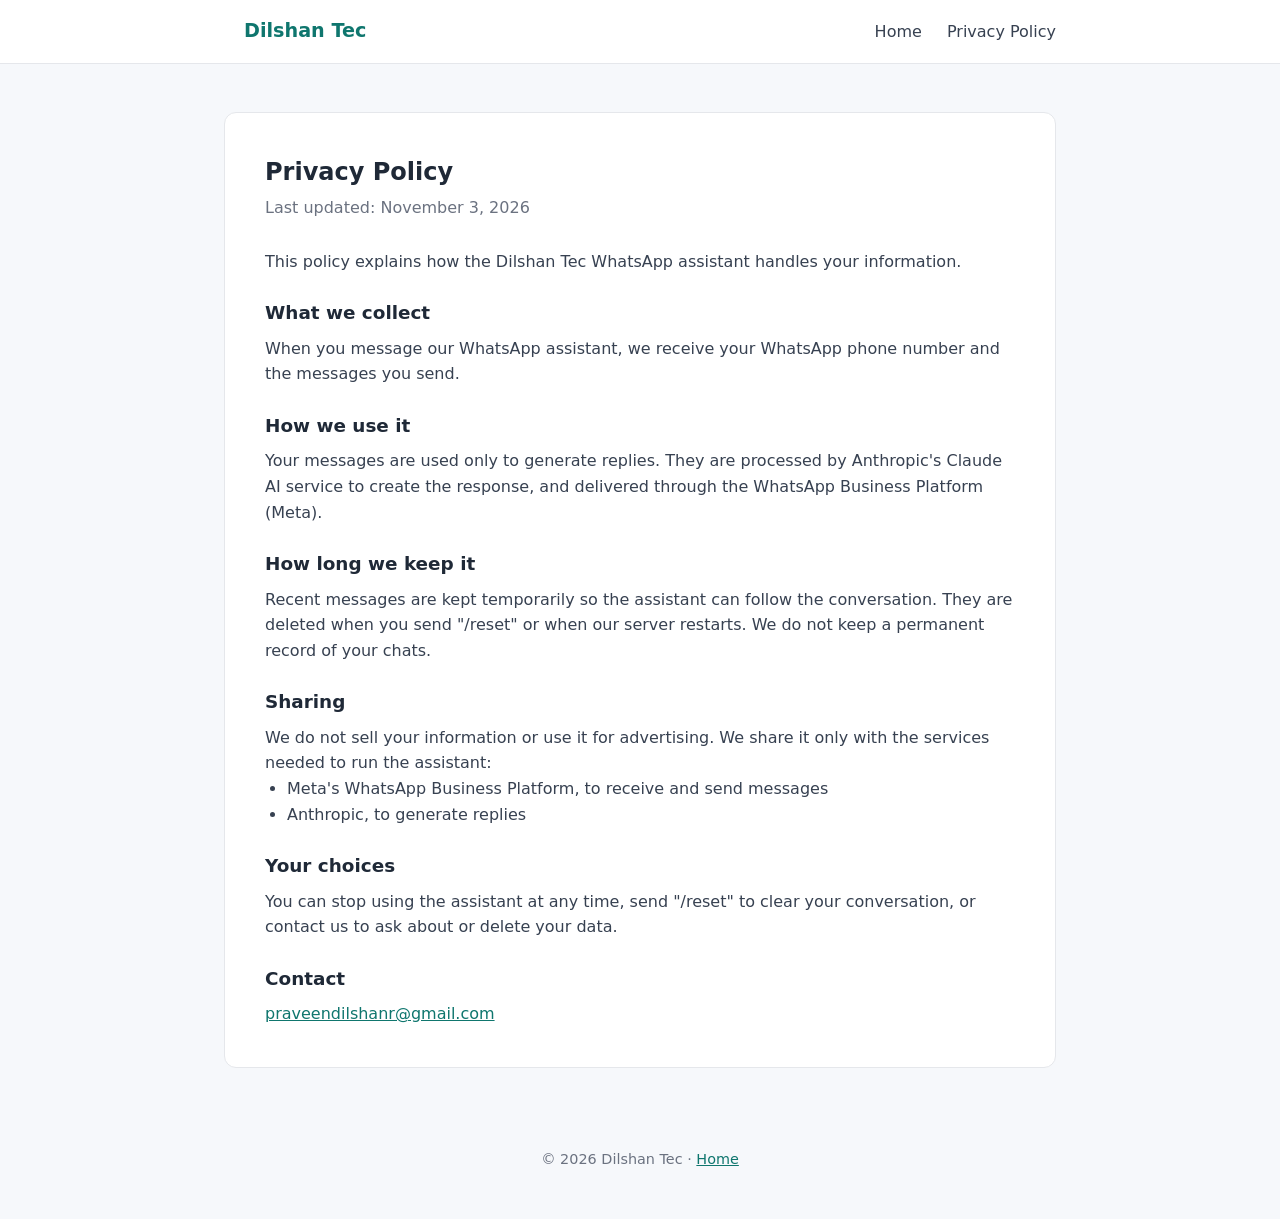
==== privacy-policy.html @ 80f5cb8c "Add files via upload" ====
<!DOCTYPE html>
<html lang="en">
<head>
  <meta charset="UTF-8">
  <meta name="viewport" content="width=device-width, initial-scale=1.0">
  <title>Privacy Policy – Dilshan Tec</title>
  <link rel="stylesheet" href="style.css">
</head>
<body>
  <header>
    <nav>
      <a class="logo" href="index.html">Dilshan Tec</a>
      <div>
        <a href="index.html">Home</a>
        <a href="privacy-policy.html">Privacy Policy</a>
      </div>
    </nav>
  </header>

  <main>
    <article class="policy">
      <h1>Privacy Policy</h1>
      <p class="updated">Last updated: November 3, 2026</p>

      <p>This policy explains how the Dilshan Tec WhatsApp assistant handles your information.</p>

      <h2>What we collect</h2>
      <p>When you message our WhatsApp assistant, we receive your WhatsApp phone number and the messages you send.</p>

      <h2>How we use it</h2>
      <p>Your messages are used only to generate replies. They are processed by Anthropic's Claude AI service to create the response, and delivered through the WhatsApp Business Platform (Meta).</p>

      <h2>How long we keep it</h2>
      <p>Recent messages are kept temporarily so the assistant can follow the conversation. They are deleted when you send "/reset" or when our server restarts. We do not keep a permanent record of your chats.</p>

      <h2>Sharing</h2>
      <p>We do not sell your information or use it for advertising. We share it only with the services needed to run the assistant:</p>
      <ul>
        <li>Meta's WhatsApp Business Platform, to receive and send messages</li>
        <li>Anthropic, to generate replies</li>
      </ul>

      <h2>Your choices</h2>
      <p>You can stop using the assistant at any time, send "/reset" to clear your conversation, or contact us to ask about or delete your data.</p>

      <h2>Contact</h2>
      <p><a href="mailto:praveendilshanr@gmail.com">praveendilshanr@gmail.com</a></p>
    </article>
  </main>

  <footer>
    <p>&copy; 2026 Dilshan Tec &middot; <a href="index.html">Home</a></p>
  </footer>
</body>
</html>
---- style.css ----
* { box-sizing: border-box; margin: 0; padding: 0; }

body {
  font-family: "Segoe UI", system-ui, -apple-system, sans-serif;
  color: #1f2937;
  background: #f6f8fb;
  line-height: 1.6;
}

header {
  background: #ffffff;
  border-bottom: 1px solid #e5e7eb;
}

nav {
  max-width: 880px;
  margin: 0 auto;
  padding: 16px 24px;
  display: flex;
  align-items: center;
  justify-content: space-between;
}

.logo { font-weight: 700; font-size: 1.2rem; color: #0f766e; text-decoration: none; }
nav a { color: #374151; text-decoration: none; margin-left: 20px; }
nav a:hover { color: #0f766e; }

main { max-width: 880px; margin: 0 auto; padding: 48px 24px; }

.hero { text-align: center; padding: 32px 0 48px; }
.hero h1 { font-size: 2.4rem; margin-bottom: 12px; }
.hero p { font-size: 1.15rem; color: #4b5563; max-width: 600px; margin: 0 auto; }

.cards {
  display: grid;
  grid-template-columns: repeat(auto-fit, minmax(240px, 1fr));
  gap: 20px;
}

.card {
  background: #ffffff;
  border: 1px solid #e5e7eb;
  border-radius: 12px;
  padding: 24px;
}
.card h2 { font-size: 1.1rem; margin-bottom: 8px; color: #0f766e; }

.policy {
  background: #ffffff;
  border: 1px solid #e5e7eb;
  border-radius: 12px;
  padding: 40px;
}
.policy h1 { margin-bottom: 4px; }
.policy .updated { color: #6b7280; margin-bottom: 28px; }
.policy h2 { font-size: 1.15rem; margin: 24px 0 8px; }
.policy p, .policy li { color: #374151; }
.policy ul { padding-left: 22px; }

a { color: #0f766e; }

footer {
  text-align: center;
  color: #6b7280;
  font-size: 0.9rem;
  padding: 32px 24px 48px;
}
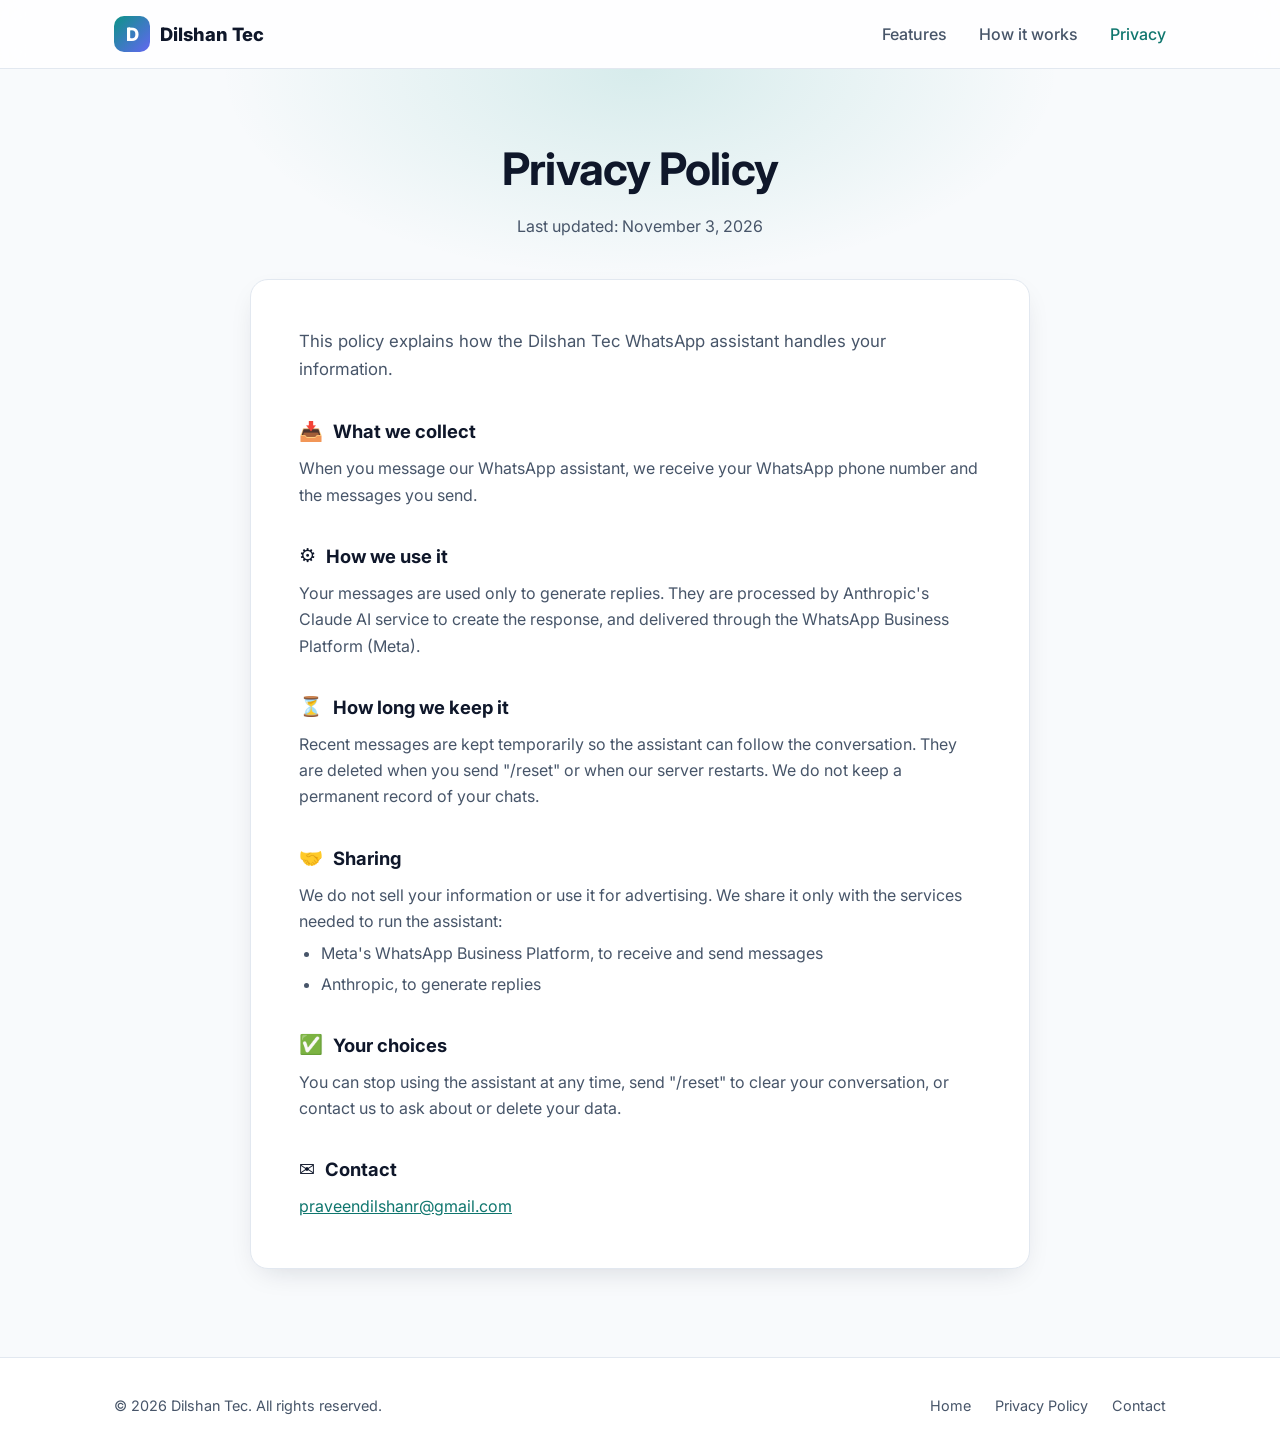
==== commit 3280eed0: "Add files via upload" ====
--- a/privacy-policy.html
+++ b/privacy-policy.html
@@ -4,52 +4,63 @@
   <meta charset="UTF-8">
   <meta name="viewport" content="width=device-width, initial-scale=1.0">
   <title>Privacy Policy – Dilshan Tec</title>
+  <meta name="description" content="How the Dilshan Tec WhatsApp assistant handles your information.">
   <link rel="stylesheet" href="style.css">
 </head>
 <body>
   <header>
-    <nav>
-      <a class="logo" href="index.html">Dilshan Tec</a>
-      <div>
-        <a href="index.html">Home</a>
-        <a href="privacy-policy.html">Privacy Policy</a>
+    <nav class="container">
+      <a class="logo" href="index.html"><span class="logo-mark">D</span> Dilshan Tec</a>
+      <div class="nav-links">
+        <a href="index.html#features">Features</a>
+        <a href="index.html#how">How it works</a>
+        <a class="active" href="privacy-policy.html">Privacy</a>
       </div>
     </nav>
   </header>
 
   <main>
+    <div class="page-hero container">
+      <h1>Privacy Policy</h1>
+      <p>Last updated: November 3, 2026</p>
+    </div>
+
     <article class="policy">
-      <h1>Privacy Policy</h1>
-      <p class="updated">Last updated: November 3, 2026</p>
-
       <p>This policy explains how the Dilshan Tec WhatsApp assistant handles your information.</p>
 
-      <h2>What we collect</h2>
+      <h2><span>📥</span> What we collect</h2>
       <p>When you message our WhatsApp assistant, we receive your WhatsApp phone number and the messages you send.</p>
 
-      <h2>How we use it</h2>
+      <h2><span>⚙️</span> How we use it</h2>
       <p>Your messages are used only to generate replies. They are processed by Anthropic's Claude AI service to create the response, and delivered through the WhatsApp Business Platform (Meta).</p>
 
-      <h2>How long we keep it</h2>
+      <h2><span>⏳</span> How long we keep it</h2>
       <p>Recent messages are kept temporarily so the assistant can follow the conversation. They are deleted when you send "/reset" or when our server restarts. We do not keep a permanent record of your chats.</p>
 
-      <h2>Sharing</h2>
+      <h2><span>🤝</span> Sharing</h2>
       <p>We do not sell your information or use it for advertising. We share it only with the services needed to run the assistant:</p>
       <ul>
         <li>Meta's WhatsApp Business Platform, to receive and send messages</li>
         <li>Anthropic, to generate replies</li>
       </ul>
 
-      <h2>Your choices</h2>
+      <h2><span>✅</span> Your choices</h2>
       <p>You can stop using the assistant at any time, send "/reset" to clear your conversation, or contact us to ask about or delete your data.</p>
 
-      <h2>Contact</h2>
+      <h2><span>✉️</span> Contact</h2>
       <p><a href="mailto:praveendilshanr@gmail.com">praveendilshanr@gmail.com</a></p>
     </article>
   </main>
 
   <footer>
-    <p>&copy; 2026 Dilshan Tec &middot; <a href="index.html">Home</a></p>
+    <div class="container footer-row">
+      <span>&copy; 2026 Dilshan Tec. All rights reserved.</span>
+      <span>
+        <a href="index.html">Home</a>
+        <a href="privacy-policy.html">Privacy Policy</a>
+        <a href="mailto:praveendilshanr@gmail.com">Contact</a>
+      </span>
+    </div>
   </footer>
 </body>
 </html>
--- a/style.css
+++ b/style.css
@@ -1,67 +1,407 @@
+@import url("https://fonts.googleapis.com/css2?family=Inter:wght@400;500;600;700;800&family=Noto+Sans+Sinhala:wght@400;600&display=swap");
+
+:root {
+  --brand: #0d9488;
+  --brand-dark: #0f766e;
+  --brand-light: #ccfbf1;
+  --accent: #6366f1;
+  --ink: #0f172a;
+  --muted: #475569;
+  --line: #e2e8f0;
+  --bg: #f8fafc;
+  --card: #ffffff;
+  --radius: 18px;
+  --shadow: 0 10px 30px -12px rgba(15, 23, 42, 0.18);
+}
+
 * { box-sizing: border-box; margin: 0; padding: 0; }
 
+html { scroll-behavior: smooth; }
+
 body {
-  font-family: "Segoe UI", system-ui, -apple-system, sans-serif;
-  color: #1f2937;
-  background: #f6f8fb;
-  line-height: 1.6;
-}
-
+  font-family: "Inter", "Noto Sans Sinhala", "Segoe UI", system-ui, sans-serif;
+  color: var(--ink);
+  background: var(--bg);
+  line-height: 1.65;
+  -webkit-font-smoothing: antialiased;
+}
+
+a { color: var(--brand-dark); }
+
+.container { max-width: 1100px; margin: 0 auto; padding: 0 24px; }
+
+/* ---------- Header ---------- */
 header {
-  background: #ffffff;
-  border-bottom: 1px solid #e5e7eb;
+  position: sticky;
+  top: 0;
+  z-index: 10;
+  background: rgba(255, 255, 255, 0.8);
+  backdrop-filter: blur(12px);
+  border-bottom: 1px solid var(--line);
 }
 
 nav {
-  max-width: 880px;
+  display: flex;
+  align-items: center;
+  justify-content: space-between;
+  height: 68px;
+}
+
+.logo {
+  display: flex;
+  align-items: center;
+  gap: 10px;
+  font-weight: 800;
+  font-size: 1.15rem;
+  color: var(--ink);
+  text-decoration: none;
+}
+
+.logo-mark {
+  display: grid;
+  place-items: center;
+  width: 36px;
+  height: 36px;
+  border-radius: 10px;
+  color: #fff;
+  font-weight: 800;
+  background: linear-gradient(135deg, var(--brand), var(--accent));
+}
+
+.nav-links a {
+  margin-left: 28px;
+  color: var(--muted);
+  font-weight: 500;
+  text-decoration: none;
+  transition: color 0.2s;
+}
+.nav-links a:hover, .nav-links a.active { color: var(--brand-dark); }
+
+/* ---------- Buttons ---------- */
+.btn {
+  display: inline-block;
+  padding: 13px 26px;
+  border-radius: 999px;
+  font-weight: 600;
+  text-decoration: none;
+  transition: transform 0.2s, box-shadow 0.2s, background 0.2s;
+}
+.btn:hover { transform: translateY(-2px); }
+
+.btn-primary {
+  color: #fff;
+  background: linear-gradient(135deg, var(--brand), var(--brand-dark));
+  box-shadow: 0 8px 20px -8px rgba(13, 148, 136, 0.7);
+}
+.btn-ghost {
+  color: var(--ink);
+  background: #fff;
+  border: 1px solid var(--line);
+}
+
+/* ---------- Hero ---------- */
+.hero {
+  position: relative;
+  overflow: hidden;
+  padding: 80px 0 96px;
+  background:
+    radial-gradient(600px 400px at 85% 10%, rgba(99, 102, 241, 0.16), transparent 70%),
+    radial-gradient(700px 500px at 10% 90%, rgba(13, 148, 136, 0.16), transparent 70%);
+}
+
+.hero-grid {
+  display: grid;
+  grid-template-columns: 1.1fr 0.9fr;
+  align-items: center;
+  gap: 56px;
+}
+
+.badge {
+  display: inline-flex;
+  align-items: center;
+  gap: 8px;
+  padding: 6px 14px;
+  margin-bottom: 22px;
+  border-radius: 999px;
+  font-size: 0.85rem;
+  font-weight: 600;
+  color: var(--brand-dark);
+  background: var(--brand-light);
+}
+.badge .dot {
+  width: 8px;
+  height: 8px;
+  border-radius: 50%;
+  background: var(--brand);
+  animation: pulse 2s infinite;
+}
+
+.hero h1 {
+  font-size: clamp(2.2rem, 5vw, 3.5rem);
+  line-height: 1.12;
+  letter-spacing: -0.03em;
+  margin-bottom: 20px;
+}
+.gradient-text {
+  background: linear-gradient(135deg, var(--brand), var(--accent));
+  -webkit-background-clip: text;
+  background-clip: text;
+  color: transparent;
+}
+
+.hero p.lead {
+  font-size: 1.15rem;
+  color: var(--muted);
+  max-width: 520px;
+  margin-bottom: 32px;
+}
+
+.hero-actions { display: flex; flex-wrap: wrap; gap: 14px; }
+
+.hero-stats {
+  display: flex;
+  gap: 36px;
+  margin-top: 40px;
+}
+.hero-stats strong { display: block; font-size: 1.5rem; }
+.hero-stats span { color: var(--muted); font-size: 0.9rem; }
+
+/* ---------- Phone mockup ---------- */
+.phone {
+  width: 100%;
+  max-width: 340px;
   margin: 0 auto;
-  padding: 16px 24px;
-  display: flex;
+  border-radius: 36px;
+  padding: 12px;
+  background: #0f172a;
+  box-shadow: 0 30px 60px -20px rgba(15, 23, 42, 0.45);
+  transform: rotate(2deg);
+}
+
+.phone-screen {
+  border-radius: 26px;
+  overflow: hidden;
+  background: #efeae2;
+}
+
+.chat-header {
+  display: flex;
+  align-items: center;
+  gap: 10px;
+  padding: 14px 16px;
+  color: #fff;
+  background: var(--brand-dark);
+}
+.chat-header .avatar {
+  display: grid;
+  place-items: center;
+  width: 36px;
+  height: 36px;
+  border-radius: 50%;
+  font-weight: 700;
+  background: linear-gradient(135deg, #5eead4, var(--accent));
+}
+.chat-header strong { display: block; font-size: 0.95rem; }
+.chat-header small { opacity: 0.8; font-size: 0.75rem; }
+
+.chat-body {
+  display: flex;
+  flex-direction: column;
+  gap: 10px;
+  padding: 18px 14px 24px;
+  min-height: 380px;
+}
+
+.bubble {
+  max-width: 82%;
+  padding: 9px 13px;
+  border-radius: 14px;
+  font-size: 0.88rem;
+  line-height: 1.45;
+  box-shadow: 0 1px 1px rgba(0, 0, 0, 0.08);
+  opacity: 0;
+  animation: pop 0.5s ease forwards;
+}
+.bubble.in { align-self: flex-start; background: #fff; border-top-left-radius: 4px; }
+.bubble.out { align-self: flex-end; background: #d9fdd3; border-top-right-radius: 4px; }
+.bubble code {
+  display: block;
+  margin-top: 6px;
+  padding: 6px 8px;
+  border-radius: 6px;
+  font-size: 0.8rem;
+  background: #f1f5f9;
+}
+.bubble:nth-child(1) { animation-delay: 0.3s; }
+.bubble:nth-child(2) { animation-delay: 1.1s; }
+.bubble:nth-child(3) { animation-delay: 1.9s; }
+.bubble:nth-child(4) { animation-delay: 2.7s; }
+
+/* ---------- Sections ---------- */
+section.block { padding: 88px 0; }
+section.alt { background: #fff; border-top: 1px solid var(--line); border-bottom: 1px solid var(--line); }
+
+.section-head { text-align: center; max-width: 620px; margin: 0 auto 52px; }
+.section-head .eyebrow {
+  color: var(--brand);
+  font-weight: 700;
+  font-size: 0.85rem;
+  letter-spacing: 0.08em;
+  text-transform: uppercase;
+}
+.section-head h2 { font-size: clamp(1.8rem, 3.5vw, 2.4rem); letter-spacing: -0.02em; margin: 8px 0 12px; }
+.section-head p { color: var(--muted); }
+
+.features {
+  display: grid;
+  grid-template-columns: repeat(auto-fit, minmax(240px, 1fr));
+  gap: 22px;
+}
+
+.feature {
+  padding: 28px;
+  border-radius: var(--radius);
+  background: var(--card);
+  border: 1px solid var(--line);
+  transition: transform 0.25s, box-shadow 0.25s;
+}
+.feature:hover { transform: translateY(-6px); box-shadow: var(--shadow); }
+
+.icon {
+  display: grid;
+  place-items: center;
+  width: 52px;
+  height: 52px;
+  margin-bottom: 18px;
+  border-radius: 14px;
+  font-size: 1.5rem;
+  background: var(--brand-light);
+}
+.feature:nth-child(2) .icon { background: #e0e7ff; }
+.feature:nth-child(3) .icon { background: #fef3c7; }
+.feature:nth-child(4) .icon { background: #fce7f3; }
+
+.feature h3 { font-size: 1.1rem; margin-bottom: 6px; }
+.feature p { color: var(--muted); font-size: 0.95rem; }
+
+/* ---------- Steps ---------- */
+.steps {
+  display: grid;
+  grid-template-columns: repeat(3, 1fr);
+  gap: 24px;
+  counter-reset: step;
+}
+
+.step {
+  position: relative;
+  padding: 32px 28px;
+  border-radius: var(--radius);
+  background: var(--bg);
+  border: 1px solid var(--line);
+}
+.step::before {
+  counter-increment: step;
+  content: counter(step);
+  display: grid;
+  place-items: center;
+  width: 44px;
+  height: 44px;
+  margin-bottom: 18px;
+  border-radius: 50%;
+  color: #fff;
+  font-weight: 700;
+  background: linear-gradient(135deg, var(--brand), var(--accent));
+}
+.step h3 { margin-bottom: 6px; }
+.step p { color: var(--muted); font-size: 0.95rem; }
+
+/* ---------- CTA ---------- */
+.cta {
+  padding: 56px 40px;
+  border-radius: 28px;
+  text-align: center;
+  color: #fff;
+  background: linear-gradient(135deg, var(--brand-dark), var(--accent));
+  box-shadow: var(--shadow);
+}
+.cta h2 { font-size: clamp(1.6rem, 3vw, 2.1rem); margin-bottom: 10px; }
+.cta p { opacity: 0.9; margin-bottom: 26px; }
+.cta .btn { color: var(--brand-dark); background: #fff; }
+
+/* ---------- Privacy policy ---------- */
+.page-hero {
+  padding: 64px 0 40px;
+  text-align: center;
+  background:
+    radial-gradient(600px 300px at 50% 0%, rgba(13, 148, 136, 0.14), transparent 70%);
+}
+.page-hero h1 { font-size: clamp(2rem, 4vw, 2.8rem); letter-spacing: -0.02em; }
+.page-hero p { color: var(--muted); margin-top: 6px; }
+
+.policy {
+  max-width: 780px;
+  margin: 0 auto 88px;
+  padding: 48px;
+  border-radius: var(--radius);
+  background: var(--card);
+  border: 1px solid var(--line);
+  box-shadow: var(--shadow);
+}
+.policy > p:first-child { font-size: 1.05rem; }
+.policy h2 {
+  display: flex;
+  align-items: center;
+  gap: 10px;
+  font-size: 1.15rem;
+  margin: 32px 0 8px;
+}
+.policy h2 span { font-size: 1.2rem; }
+.policy p, .policy li { color: var(--muted); }
+.policy ul { padding-left: 22px; margin-top: 6px; }
+.policy li { margin-bottom: 4px; }
+
+/* ---------- Footer ---------- */
+footer {
+  padding: 36px 0;
+  color: var(--muted);
+  font-size: 0.9rem;
+  border-top: 1px solid var(--line);
+  background: #fff;
+}
+.footer-row {
+  display: flex;
+  flex-wrap: wrap;
   align-items: center;
   justify-content: space-between;
-}
-
-.logo { font-weight: 700; font-size: 1.2rem; color: #0f766e; text-decoration: none; }
-nav a { color: #374151; text-decoration: none; margin-left: 20px; }
-nav a:hover { color: #0f766e; }
-
-main { max-width: 880px; margin: 0 auto; padding: 48px 24px; }
-
-.hero { text-align: center; padding: 32px 0 48px; }
-.hero h1 { font-size: 2.4rem; margin-bottom: 12px; }
-.hero p { font-size: 1.15rem; color: #4b5563; max-width: 600px; margin: 0 auto; }
-
-.cards {
-  display: grid;
-  grid-template-columns: repeat(auto-fit, minmax(240px, 1fr));
-  gap: 20px;
-}
-
-.card {
-  background: #ffffff;
-  border: 1px solid #e5e7eb;
-  border-radius: 12px;
-  padding: 24px;
-}
-.card h2 { font-size: 1.1rem; margin-bottom: 8px; color: #0f766e; }
-
-.policy {
-  background: #ffffff;
-  border: 1px solid #e5e7eb;
-  border-radius: 12px;
-  padding: 40px;
-}
-.policy h1 { margin-bottom: 4px; }
-.policy .updated { color: #6b7280; margin-bottom: 28px; }
-.policy h2 { font-size: 1.15rem; margin: 24px 0 8px; }
-.policy p, .policy li { color: #374151; }
-.policy ul { padding-left: 22px; }
-
-a { color: #0f766e; }
-
-footer {
-  text-align: center;
-  color: #6b7280;
-  font-size: 0.9rem;
-  padding: 32px 24px 48px;
-}
+  gap: 12px;
+}
+footer a { color: var(--muted); text-decoration: none; margin-left: 20px; }
+footer a:hover { color: var(--brand-dark); }
+
+/* ---------- Animations ---------- */
+@keyframes pop {
+  from { opacity: 0; transform: translateY(10px) scale(0.96); }
+  to { opacity: 1; transform: none; }
+}
+@keyframes pulse {
+  0%, 100% { box-shadow: 0 0 0 0 rgba(13, 148, 136, 0.5); }
+  50% { box-shadow: 0 0 0 6px rgba(13, 148, 136, 0); }
+}
+
+@media (prefers-reduced-motion: reduce) {
+  *, *::before, *::after { animation: none !important; transition: none !important; }
+  .bubble { opacity: 1; }
+}
+
+/* ---------- Mobile ---------- */
+@media (max-width: 860px) {
+  .hero { padding: 56px 0 72px; }
+  .hero-grid { grid-template-columns: 1fr; text-align: center; }
+  .hero p.lead { margin-left: auto; margin-right: auto; }
+  .hero-actions, .hero-stats { justify-content: center; }
+  .phone { transform: none; }
+  .steps { grid-template-columns: 1fr; }
+  .nav-links a { margin-left: 16px; }
+  .policy { padding: 32px 24px; margin-left: 16px; margin-right: 16px; }
+  .footer-row { justify-content: center; text-align: center; }
+}
